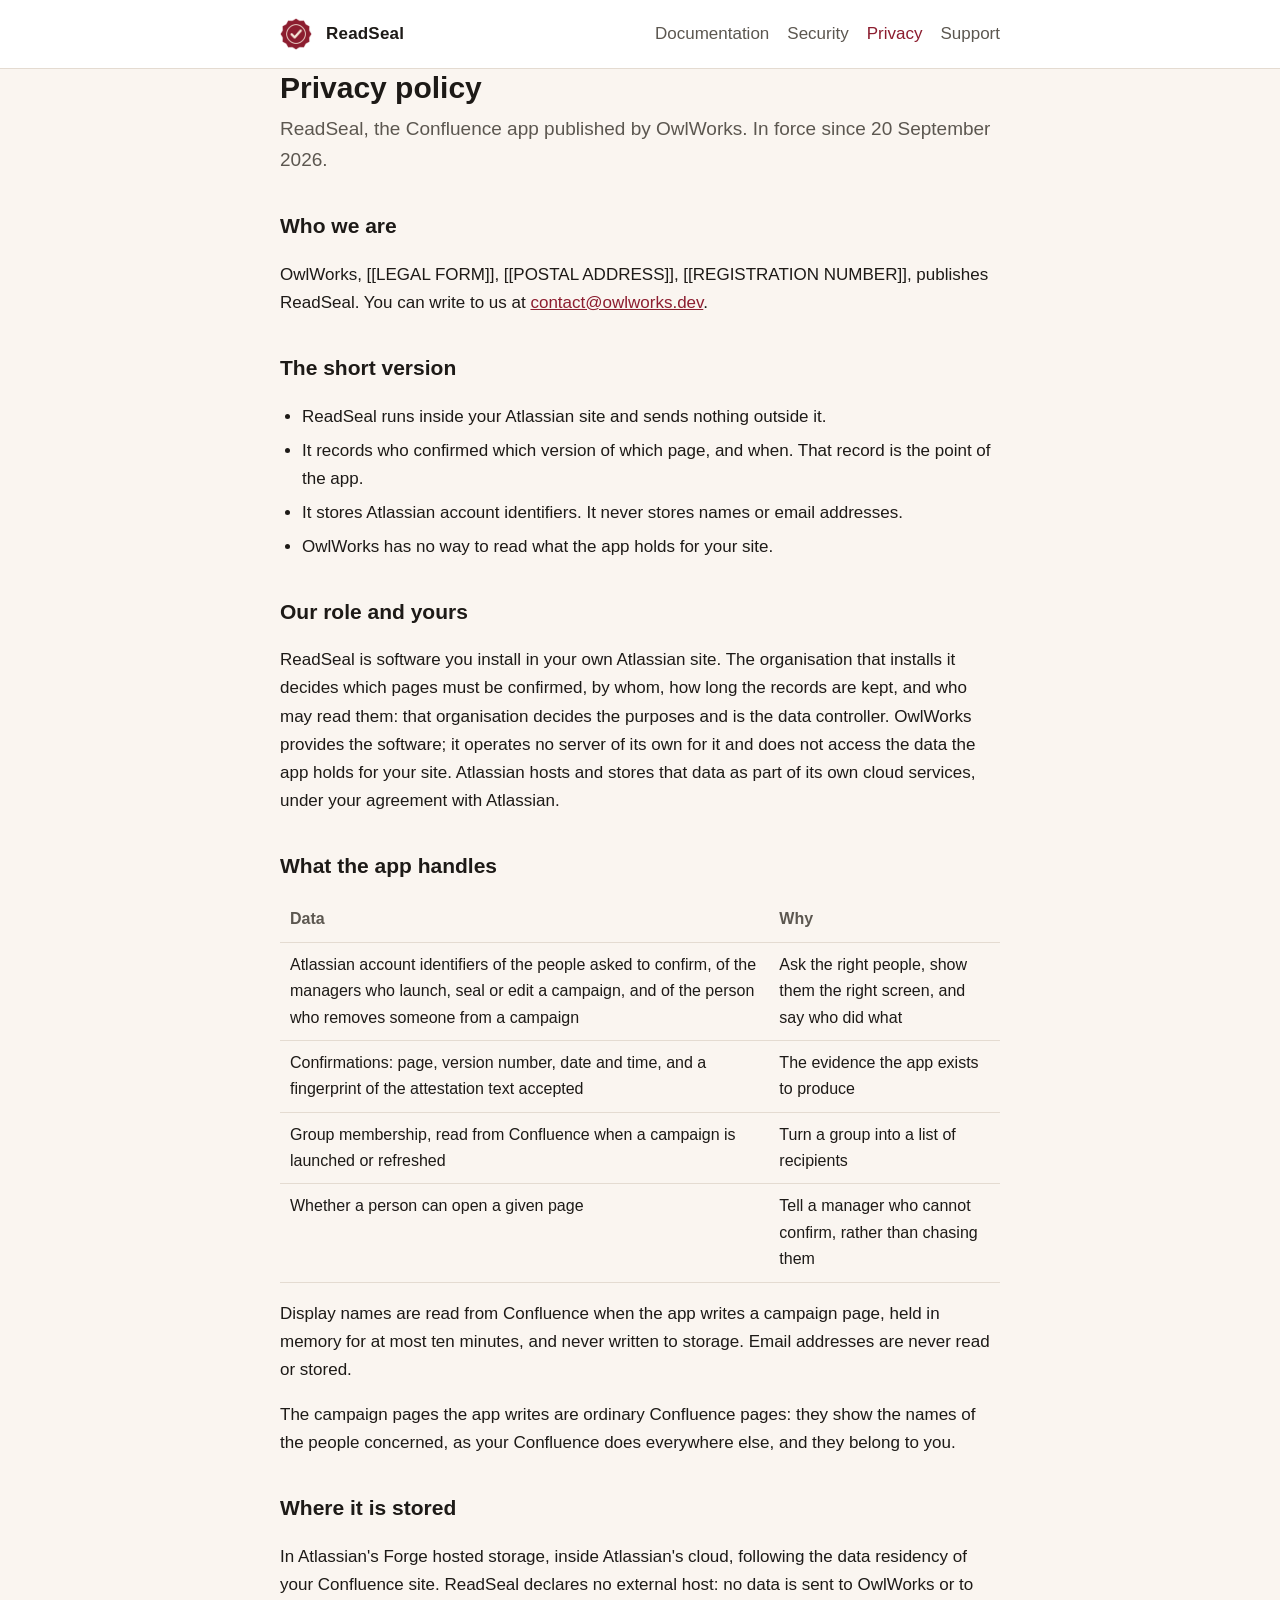
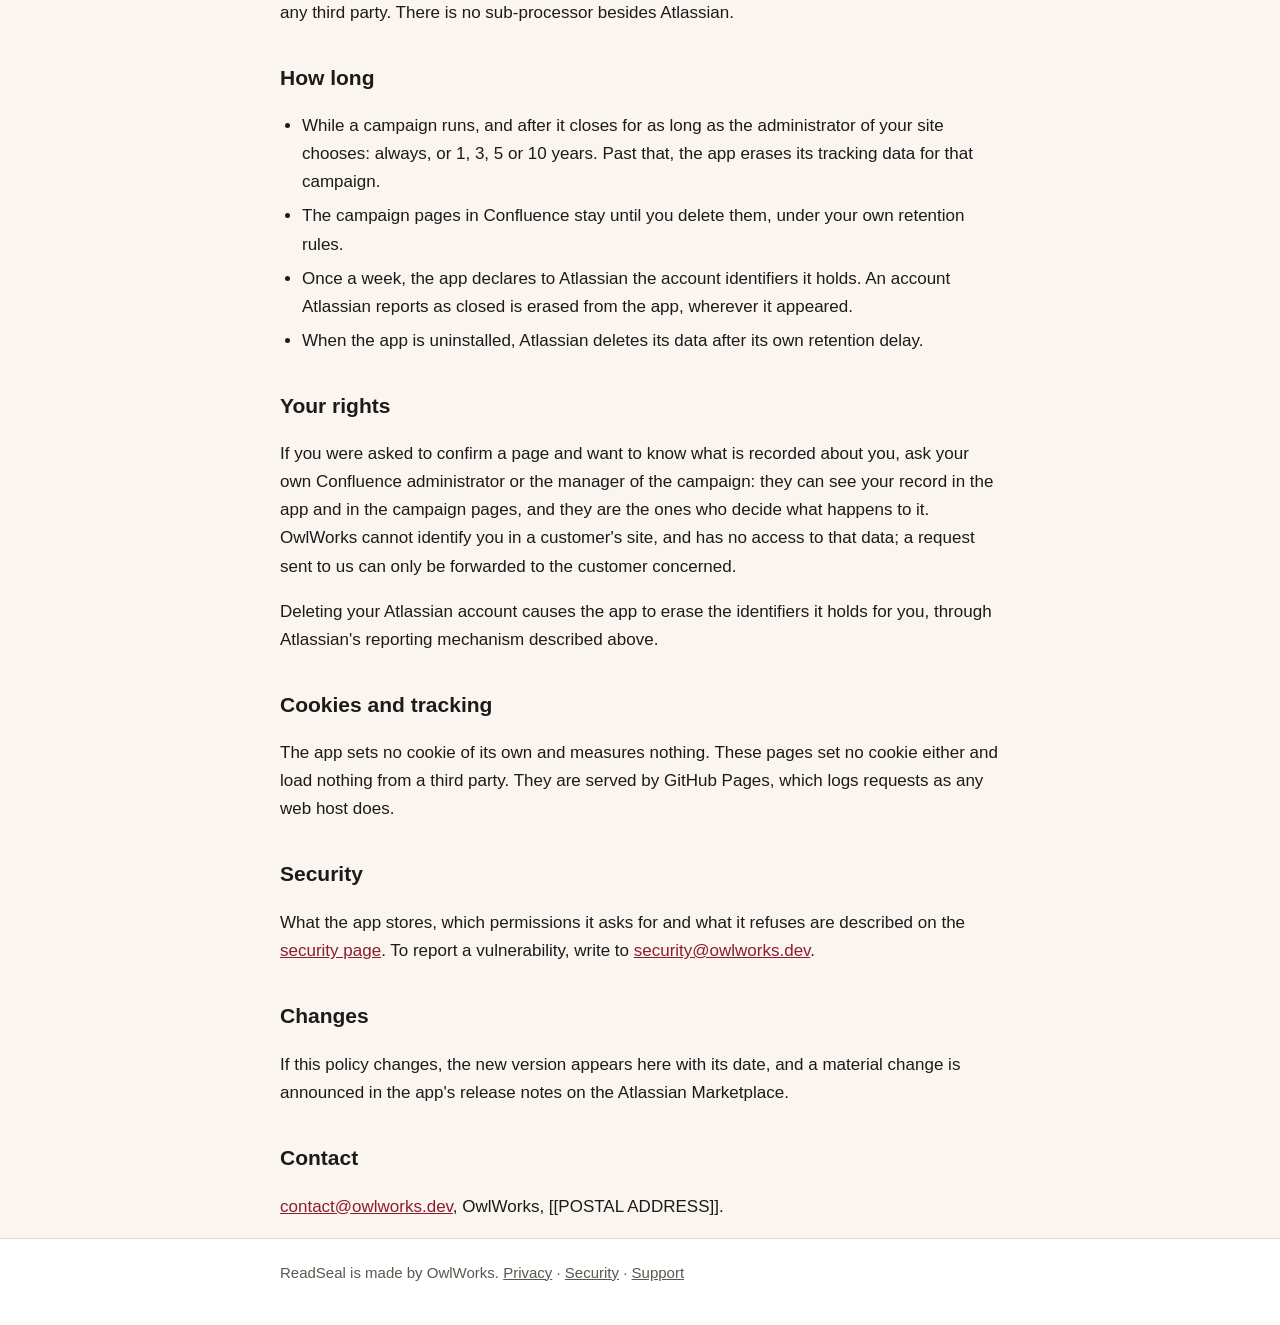
==== privacy.html @ 47c54657 "The public pages the Marketplace asks for Documentation, privacy policy, security summary and suppor" ====
<!DOCTYPE html>
<html lang="en">
<head>
<meta charset="utf-8">
<meta name="viewport" content="width=device-width, initial-scale=1">
<title>ReadSeal privacy policy</title>
<meta name="description" content="What personal data ReadSeal handles, where it is stored, how long, and who to contact.">
<link rel="icon" href="assets/favicon.png">
<link rel="stylesheet" href="assets/style.css">
</head>
<body>
<header class="site">
  <div class="wrap">
    <img src="assets/readseal-logo-144.png" alt="">
    <span class="name"><a href="index.html" style="color:inherit;text-decoration:none">ReadSeal</a></span>
    <nav>
      <a href="docs.html">Documentation</a>
      <a href="security.html">Security</a>
      <a href="privacy.html" aria-current="page">Privacy</a>
      <a href="support.html">Support</a>
    </nav>
  </div>
</header>

<main class="wrap">
  <h1>Privacy policy</h1>
  <p class="lede">ReadSeal, the Confluence app published by OwlWorks. In force since 20 September 2026.</p>

  <h2>Who we are</h2>
  <p>OwlWorks, [[LEGAL FORM]], [[POSTAL ADDRESS]], [[REGISTRATION NUMBER]], publishes ReadSeal. You can write to
    us at <a href="mailto:contact@owlworks.dev">contact@owlworks.dev</a>.</p>

  <h2>The short version</h2>
  <ul>
    <li>ReadSeal runs inside your Atlassian site and sends nothing outside it.</li>
    <li>It records who confirmed which version of which page, and when. That record is the point of the app.</li>
    <li>It stores Atlassian account identifiers. It never stores names or email addresses.</li>
    <li>OwlWorks has no way to read what the app holds for your site.</li>
  </ul>

  <h2>Our role and yours</h2>
  <p>ReadSeal is software you install in your own Atlassian site. The organisation that installs it decides which
    pages must be confirmed, by whom, how long the records are kept, and who may read them: that organisation
    decides the purposes and is the data controller. OwlWorks provides the software; it operates no server of its
    own for it and does not access the data the app holds for your site. Atlassian hosts and stores that data as
    part of its own cloud services, under your agreement with Atlassian.</p>

  <h2>What the app handles</h2>
  <table>
    <tr><th>Data</th><th>Why</th></tr>
    <tr><td>Atlassian account identifiers of the people asked to confirm, of the managers who launch, seal or edit a campaign, and of the person who removes someone from a campaign</td><td>Ask the right people, show them the right screen, and say who did what</td></tr>
    <tr><td>Confirmations: page, version number, date and time, and a fingerprint of the attestation text accepted</td><td>The evidence the app exists to produce</td></tr>
    <tr><td>Group membership, read from Confluence when a campaign is launched or refreshed</td><td>Turn a group into a list of recipients</td></tr>
    <tr><td>Whether a person can open a given page</td><td>Tell a manager who cannot confirm, rather than chasing them</td></tr>
  </table>
  <p>Display names are read from Confluence when the app writes a campaign page, held in memory for at most ten
    minutes, and never written to storage. Email addresses are never read or stored.</p>
  <p>The campaign pages the app writes are ordinary Confluence pages: they show the names of the people concerned,
    as your Confluence does everywhere else, and they belong to you.</p>

  <h2>Where it is stored</h2>
  <p>In Atlassian's Forge hosted storage, inside Atlassian's cloud, following the data residency of your Confluence
    site. ReadSeal declares no external host: no data is sent to OwlWorks or to any third party. There is no
    sub-processor besides Atlassian.</p>

  <h2>How long</h2>
  <ul>
    <li>While a campaign runs, and after it closes for as long as the administrator of your site chooses: always,
      or 1, 3, 5 or 10 years. Past that, the app erases its tracking data for that campaign.</li>
    <li>The campaign pages in Confluence stay until you delete them, under your own retention rules.</li>
    <li>Once a week, the app declares to Atlassian the account identifiers it holds. An account Atlassian reports
      as closed is erased from the app, wherever it appeared.</li>
    <li>When the app is uninstalled, Atlassian deletes its data after its own retention delay.</li>
  </ul>

  <h2>Your rights</h2>
  <p>If you were asked to confirm a page and want to know what is recorded about you, ask your own Confluence
    administrator or the manager of the campaign: they can see your record in the app and in the campaign pages,
    and they are the ones who decide what happens to it. OwlWorks cannot identify you in a customer's site, and has
    no access to that data; a request sent to us can only be forwarded to the customer concerned.</p>
  <p>Deleting your Atlassian account causes the app to erase the identifiers it holds for you, through Atlassian's
    reporting mechanism described above.</p>

  <h2>Cookies and tracking</h2>
  <p>The app sets no cookie of its own and measures nothing. These pages set no cookie either and load nothing from
    a third party. They are served by GitHub Pages, which logs requests as any web host does.</p>

  <h2>Security</h2>
  <p>What the app stores, which permissions it asks for and what it refuses are described on the
    <a href="security.html">security page</a>. To report a vulnerability, write to
    <a href="mailto:security@owlworks.dev">security@owlworks.dev</a>.</p>

  <h2>Changes</h2>
  <p>If this policy changes, the new version appears here with its date, and a material change is announced in the
    app's release notes on the Atlassian Marketplace.</p>

  <h2>Contact</h2>
  <p><a href="mailto:contact@owlworks.dev">contact@owlworks.dev</a>, OwlWorks, [[POSTAL ADDRESS]].</p>
</main>

<footer class="site">
  <div class="wrap">
    ReadSeal is made by OwlWorks.
    <a href="privacy.html">Privacy</a> &middot;
    <a href="security.html">Security</a> &middot;
    <a href="support.html">Support</a>
  </div>
</footer>
</body>
</html>
---- assets/style.css ----
/* ReadSeal public pages. One stylesheet, no build step, no external request. */
:root {
  --seal: #8c1d2f;
  --ink: #1d1a17;
  --muted: #5c5750;
  --line: #e4dbd1;
  --cream: #faf5f0;
  --paper: #ffffff;
}

* { box-sizing: border-box; }

body {
  margin: 0;
  background: var(--cream);
  color: var(--ink);
  font: 17px/1.65 -apple-system, BlinkMacSystemFont, "Segoe UI", Roboto, Helvetica, Arial, sans-serif;
}

header.site {
  background: var(--paper);
  border-bottom: 1px solid var(--line);
}

.wrap { max-width: 760px; margin: 0 auto; padding: 0 20px; }

header.site .wrap { display: flex; align-items: center; gap: 14px; min-height: 68px; flex-wrap: wrap; }
header.site img { width: 32px; height: 32px; }
header.site .name { font-weight: 700; letter-spacing: 0.2px; }
header.site nav { margin-left: auto; display: flex; gap: 18px; flex-wrap: wrap; }
header.site nav a { color: var(--muted); text-decoration: none; }
header.site nav a:hover, header.site nav a[aria-current] { color: var(--seal); }

main { padding: 36px 0 56px; }

h1 { font-size: 30px; line-height: 1.25; margin: 0 0 6px; }
h2 { font-size: 21px; margin: 34px 0 8px; }
h3 { font-size: 17px; margin: 24px 0 6px; }
p, li { color: var(--ink); }
.lede { color: var(--muted); font-size: 19px; margin-top: 0; }
a { color: var(--seal); }

ul, ol { padding-left: 22px; }
li { margin: 6px 0; }

table { border-collapse: collapse; width: 100%; margin: 14px 0; font-size: 16px; }
th, td { text-align: left; vertical-align: top; padding: 9px 10px; border-bottom: 1px solid var(--line); }
th { color: var(--muted); font-weight: 600; }

.card {
  background: var(--paper);
  border: 1px solid var(--line);
  border-radius: 10px;
  padding: 18px 20px;
  margin: 18px 0;
}

.note { color: var(--muted); font-size: 15px; }

footer.site {
  border-top: 1px solid var(--line);
  background: var(--paper);
  padding: 22px 0 40px;
  color: var(--muted);
  font-size: 15px;
}
footer.site a { color: var(--muted); }

@media (max-width: 520px) {
  body { font-size: 16px; }
  h1 { font-size: 26px; }
}
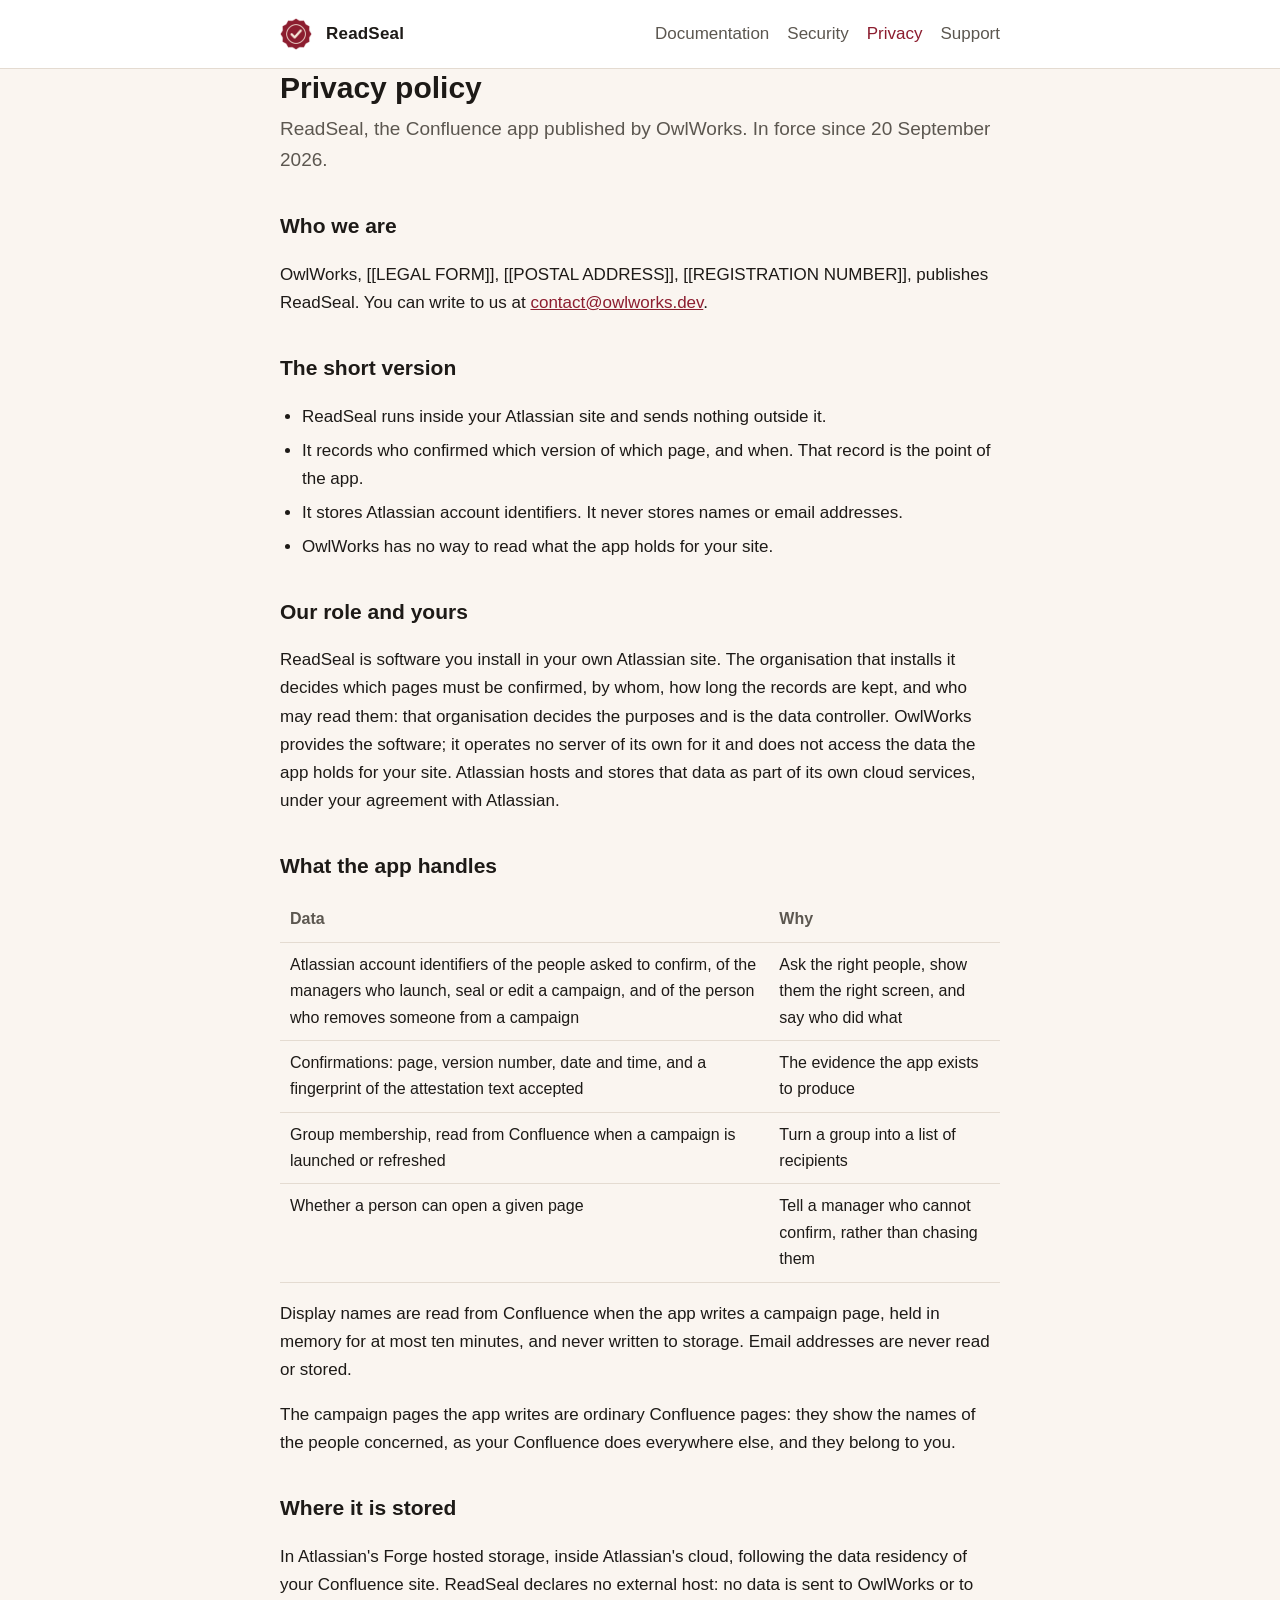
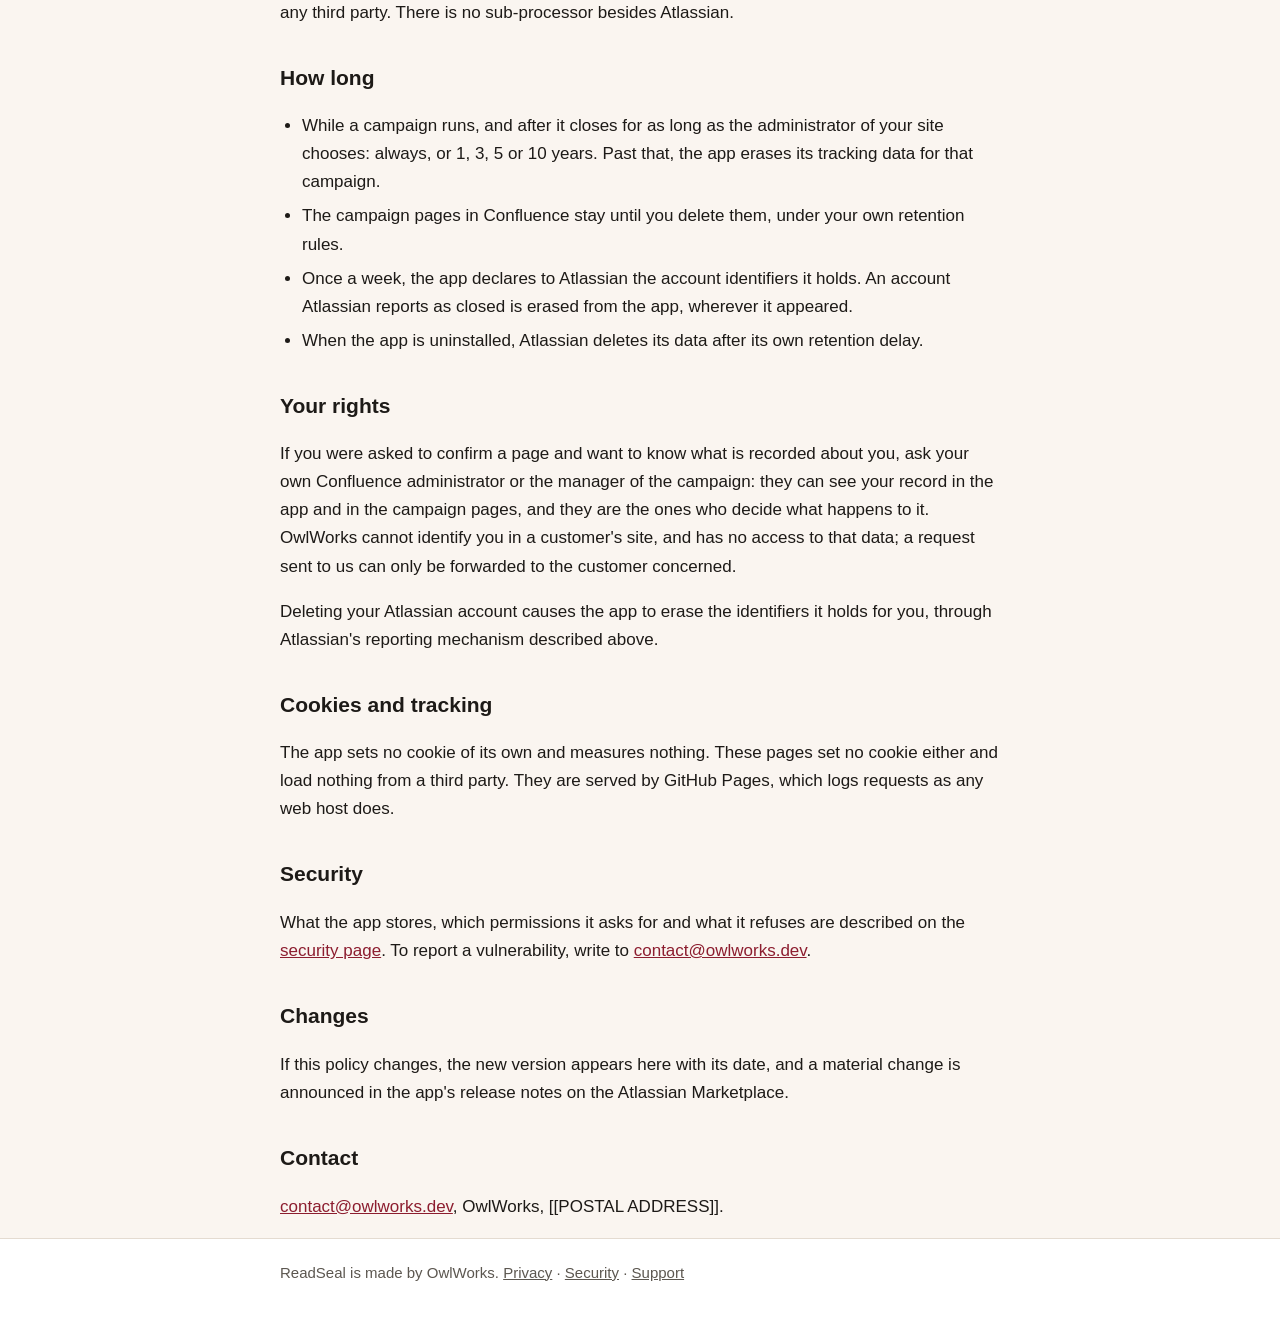
==== commit 8e09bc4e: "One address for everything: contact@owlworks.dev Support and security both reach the same mailbox, s" ====
--- a/privacy.html
+++ b/privacy.html
@@ -88,7 +88,7 @@
   <h2>Security</h2>
   <p>What the app stores, which permissions it asks for and what it refuses are described on the
     <a href="security.html">security page</a>. To report a vulnerability, write to
-    <a href="mailto:security@owlworks.dev">security@owlworks.dev</a>.</p>
+    <a href="mailto:contact@owlworks.dev">contact@owlworks.dev</a>.</p>
 
   <h2>Changes</h2>
   <p>If this policy changes, the new version appears here with its date, and a material change is announced in the
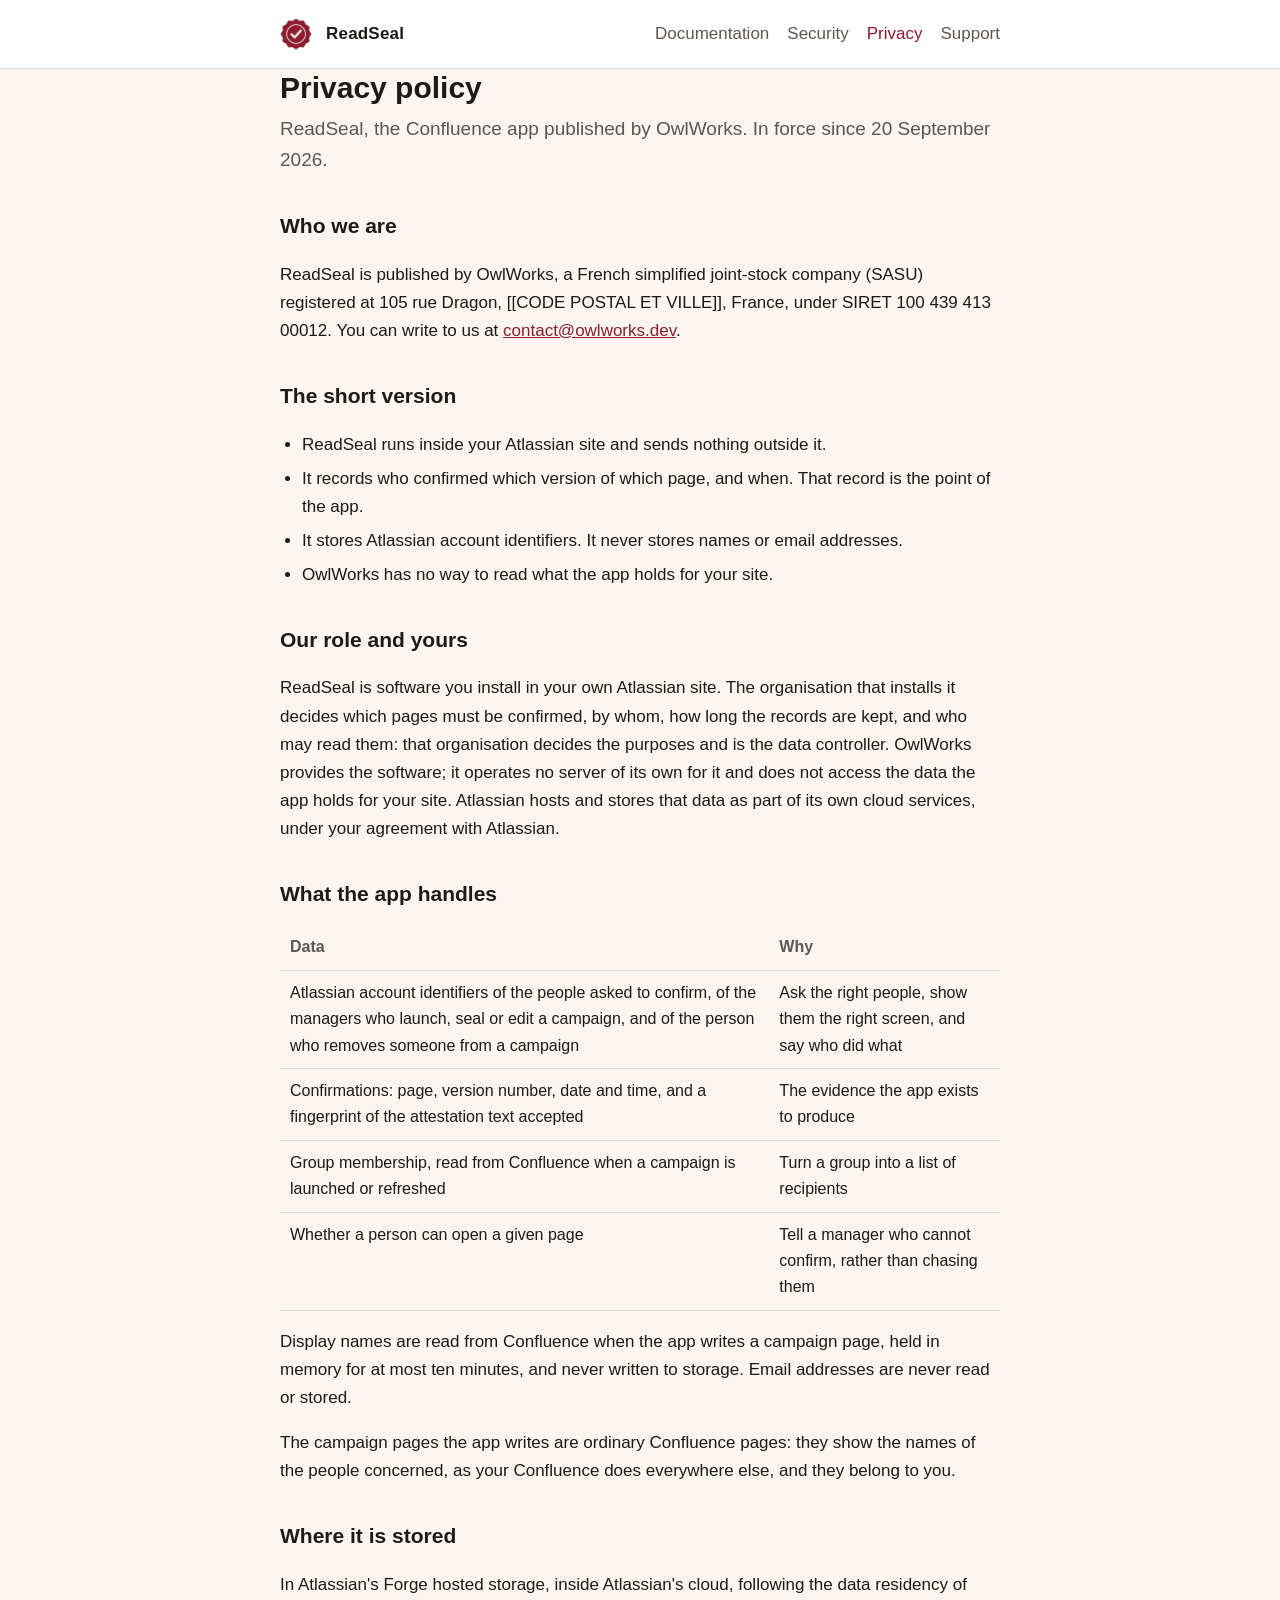
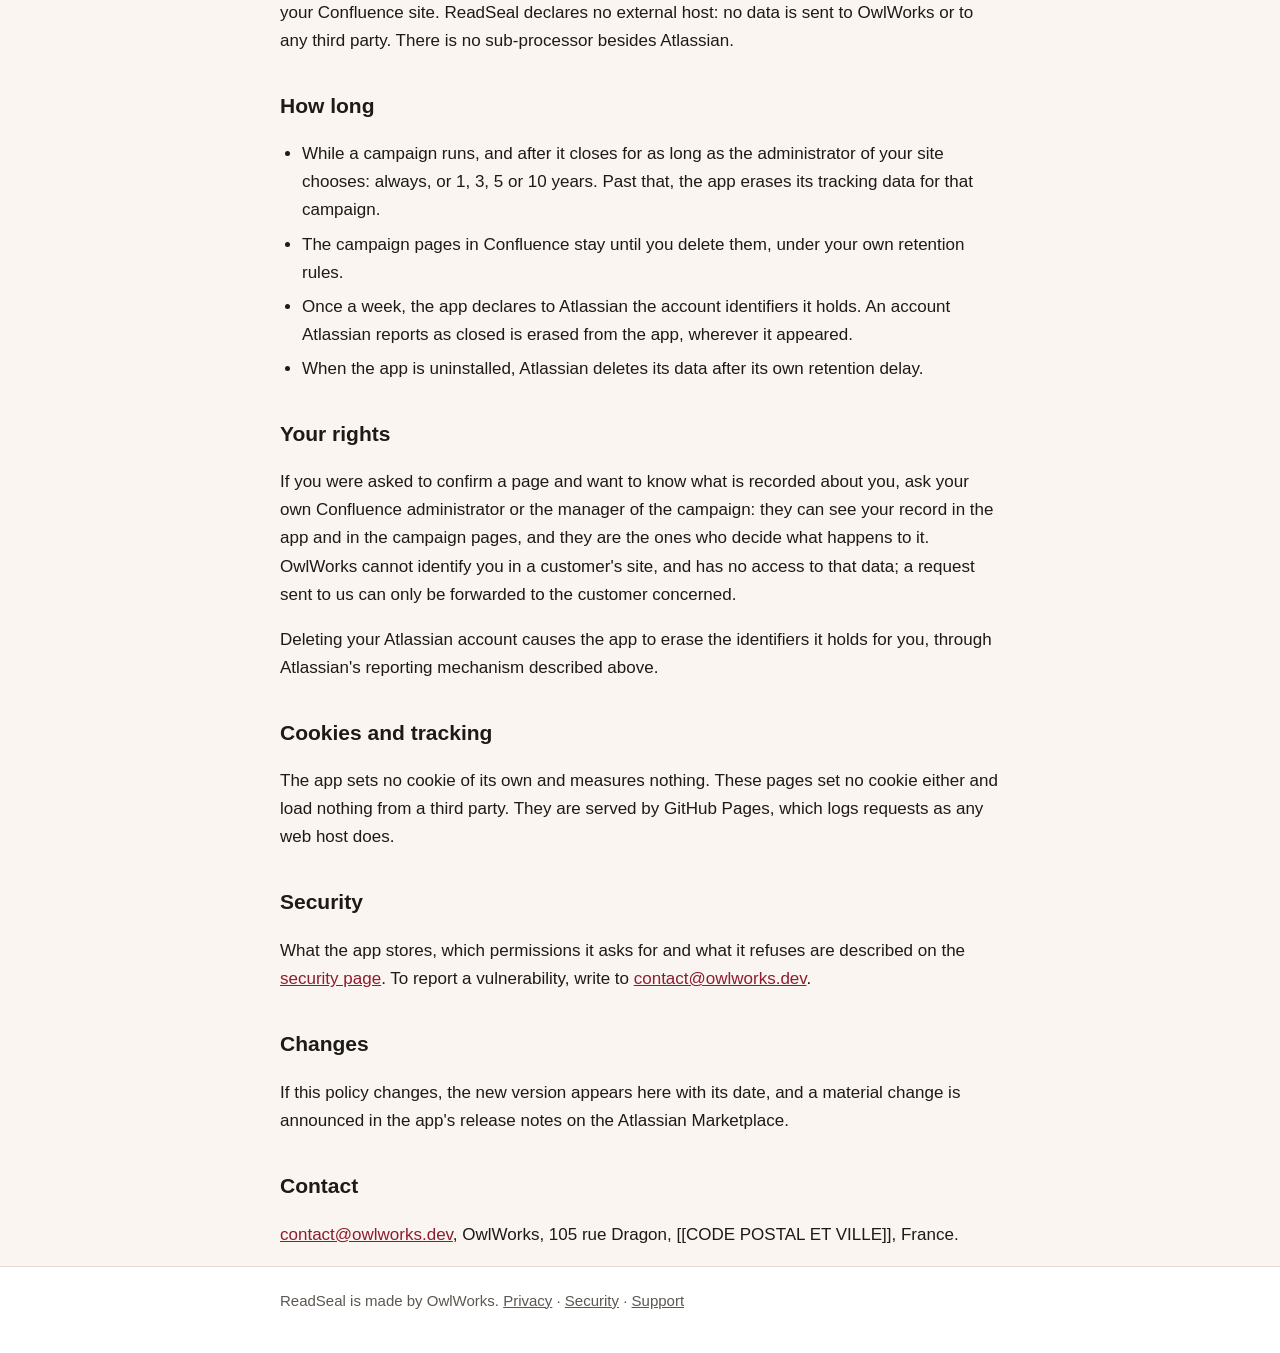
==== commit 827dca97: "Name the publisher in the privacy policy OwlWorks, SASU, SIRET 100 439 413 00012, at 105 rue Dragon." ====
--- a/privacy.html
+++ b/privacy.html
@@ -27,8 +27,9 @@
   <p class="lede">ReadSeal, the Confluence app published by OwlWorks. In force since 20 September 2026.</p>
 
   <h2>Who we are</h2>
-  <p>OwlWorks, [[LEGAL FORM]], [[POSTAL ADDRESS]], [[REGISTRATION NUMBER]], publishes ReadSeal. You can write to
-    us at <a href="mailto:contact@owlworks.dev">contact@owlworks.dev</a>.</p>
+  <p>ReadSeal is published by OwlWorks, a French simplified joint-stock company (SASU) registered at
+    105 rue Dragon, [[CODE POSTAL ET VILLE]], France, under SIRET 100 439 413 00012. You can write to us at
+    <a href="mailto:contact@owlworks.dev">contact@owlworks.dev</a>.</p>
 
   <h2>The short version</h2>
   <ul>
@@ -95,7 +96,8 @@
     app's release notes on the Atlassian Marketplace.</p>
 
   <h2>Contact</h2>
-  <p><a href="mailto:contact@owlworks.dev">contact@owlworks.dev</a>, OwlWorks, [[POSTAL ADDRESS]].</p>
+  <p><a href="mailto:contact@owlworks.dev">contact@owlworks.dev</a>, OwlWorks, 105 rue Dragon,
+    [[CODE POSTAL ET VILLE]], France.</p>
 </main>
 
 <footer class="site">
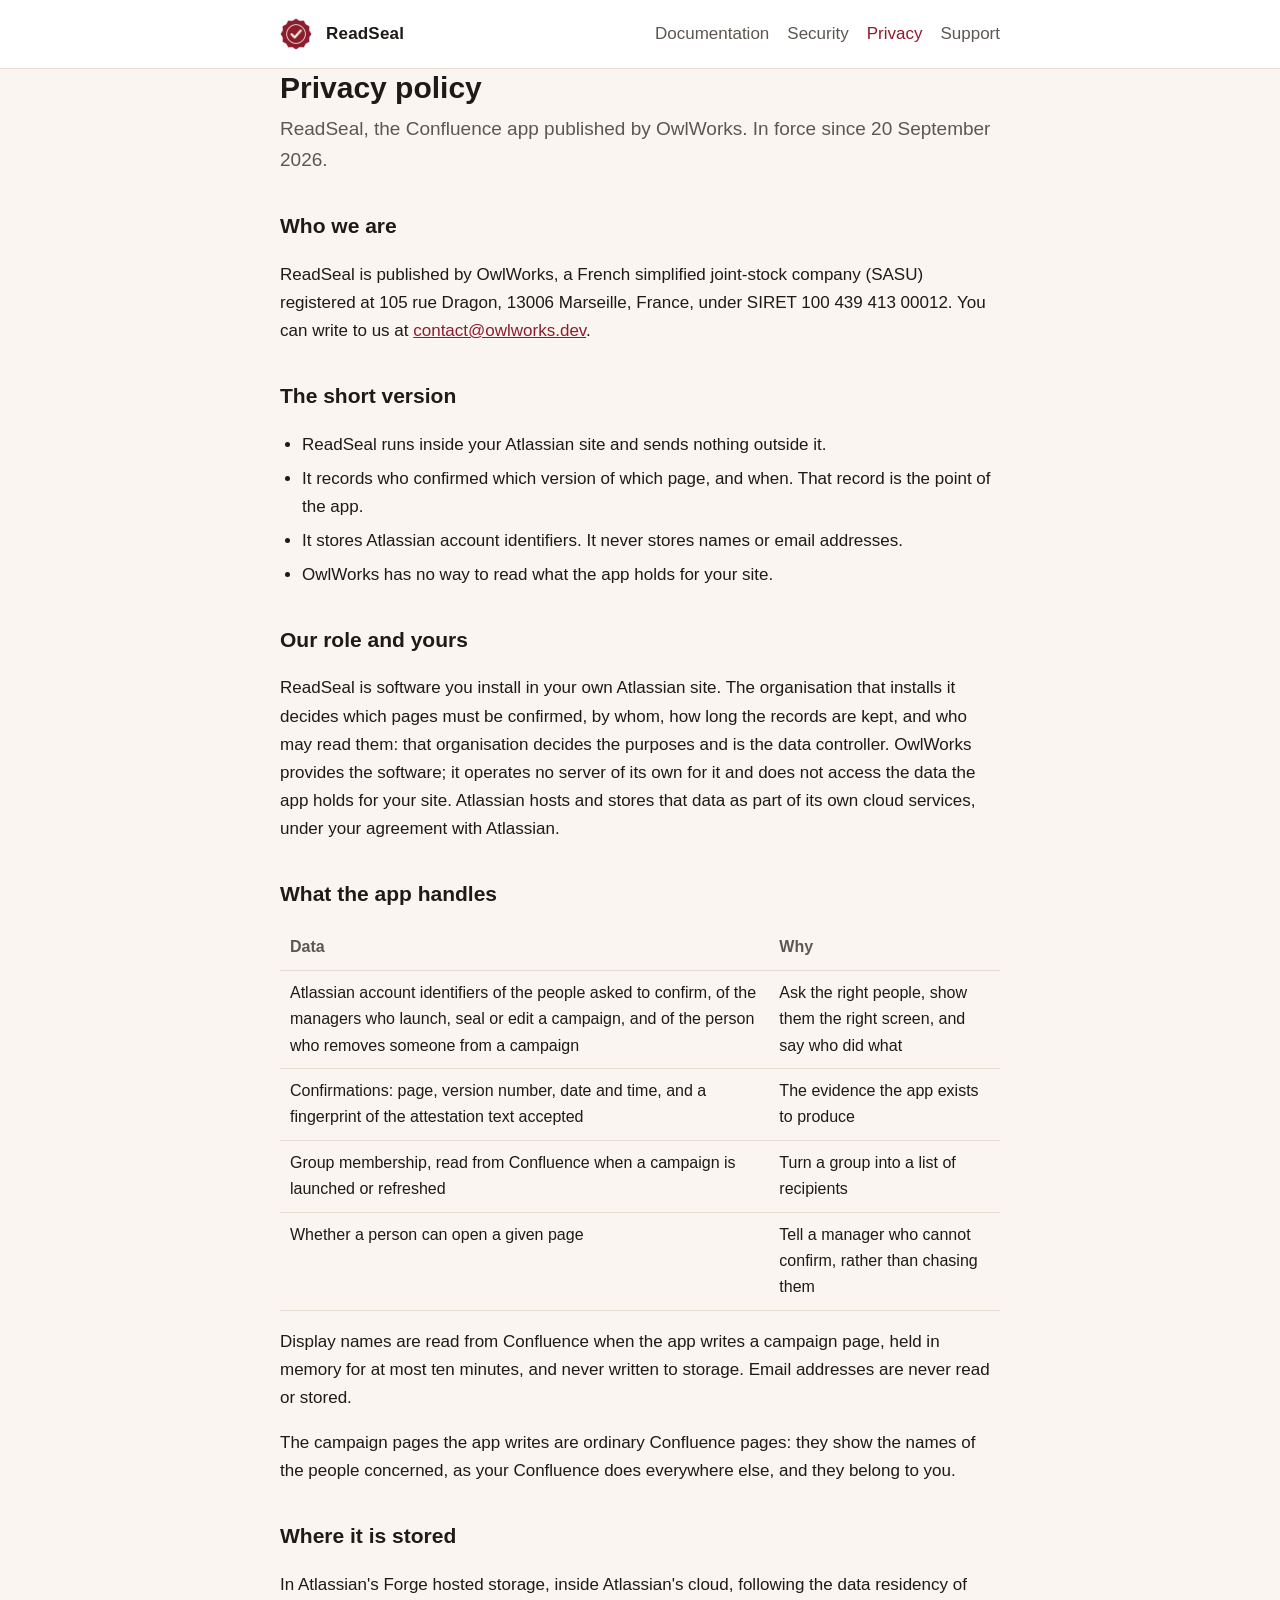
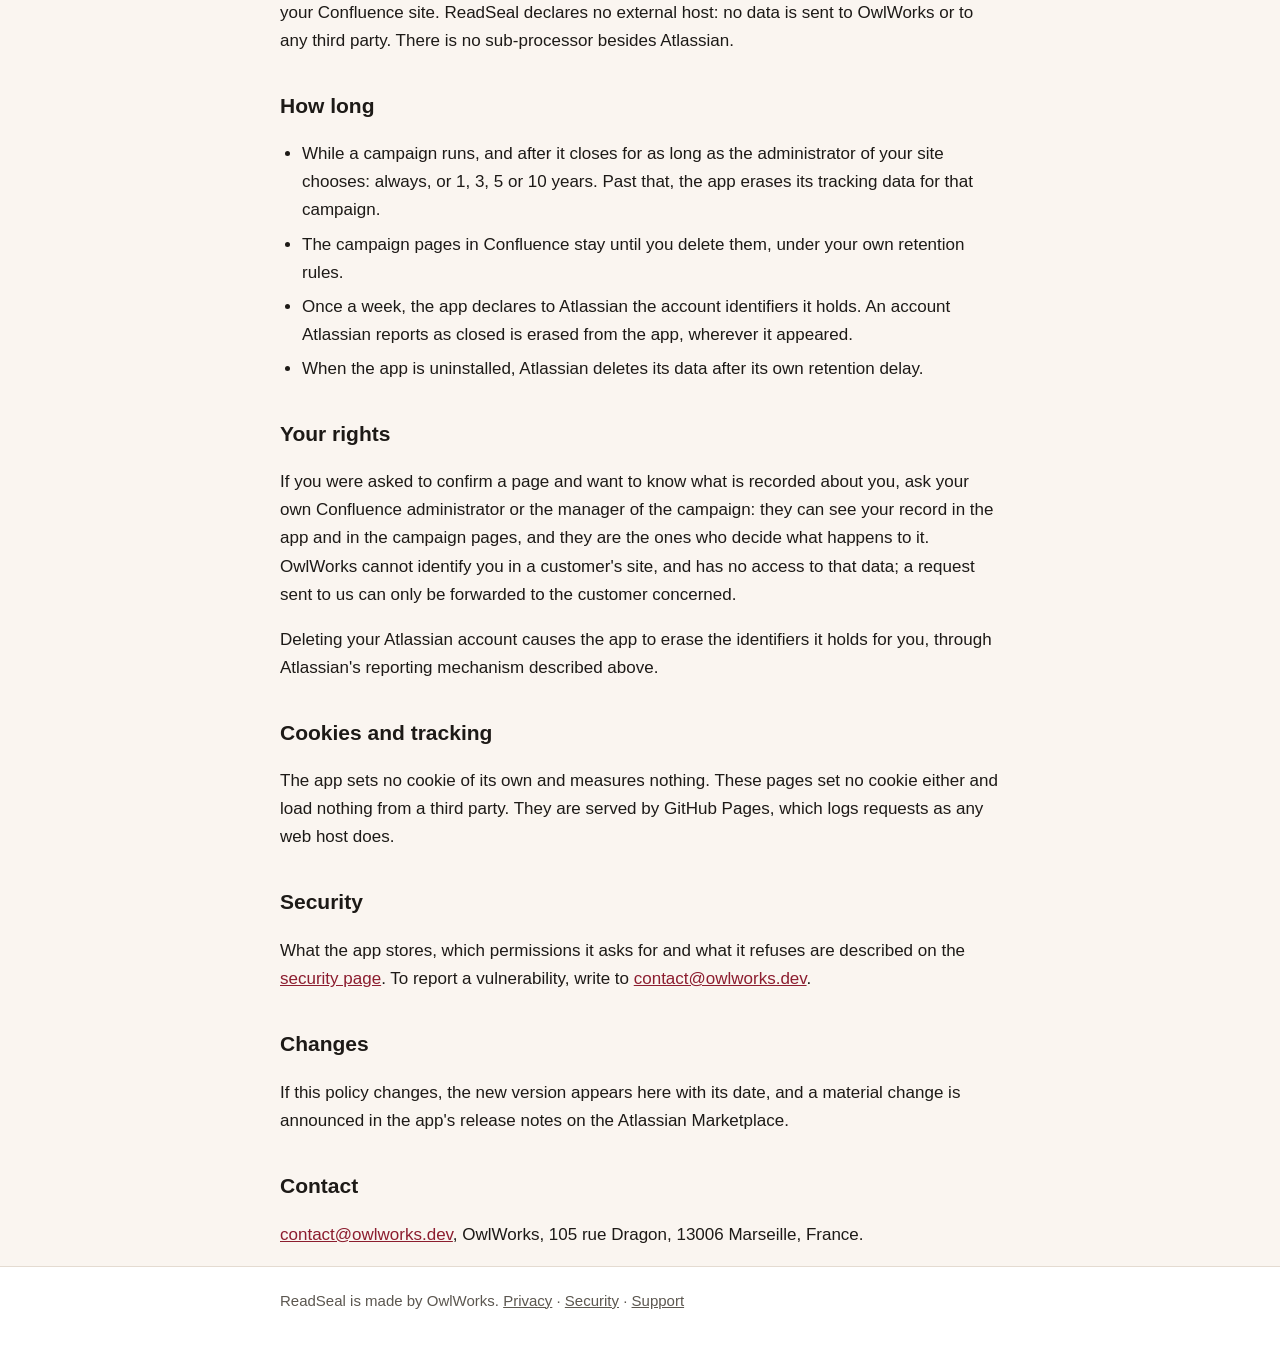
==== commit cd9f159d: "Complete the publisher's address 105 rue Dragon, 13006 Marseille. Nothing is left to fill before the" ====
--- a/privacy.html
+++ b/privacy.html
@@ -28,7 +28,7 @@
 
   <h2>Who we are</h2>
   <p>ReadSeal is published by OwlWorks, a French simplified joint-stock company (SASU) registered at
-    105 rue Dragon, [[CODE POSTAL ET VILLE]], France, under SIRET 100 439 413 00012. You can write to us at
+    105 rue Dragon, 13006 Marseille, France, under SIRET 100 439 413 00012. You can write to us at
     <a href="mailto:contact@owlworks.dev">contact@owlworks.dev</a>.</p>
 
   <h2>The short version</h2>
@@ -97,7 +97,7 @@
 
   <h2>Contact</h2>
   <p><a href="mailto:contact@owlworks.dev">contact@owlworks.dev</a>, OwlWorks, 105 rue Dragon,
-    [[CODE POSTAL ET VILLE]], France.</p>
+    13006 Marseille, France.</p>
 </main>
 
 <footer class="site">
